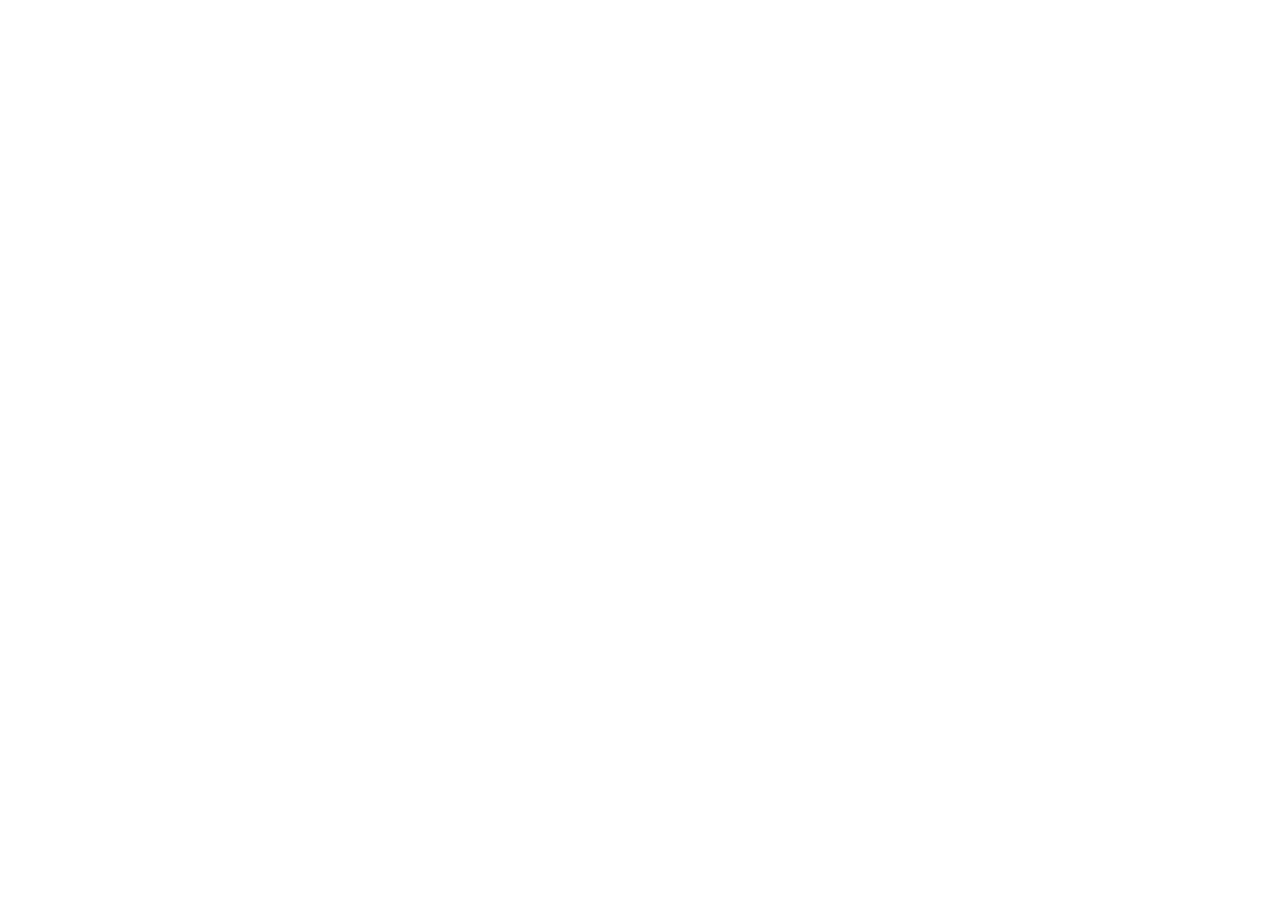
==== src/index.html @ c47b2170 "first step" ====
<!DOCTYPE html>
<html lang="ru">
<head>
    <meta charset="UTF-8">
    <meta name="viewport" content="width=device-width, initial-scale=1.0">
    <meta http-equiv="X-UA-Compatible" content="ie=edge">
    <title>Layout-Cognitive-Distortions</title>

    <link rel="stylesheet" href="styles/style.css">
</head>
<body>

</body>
</html>
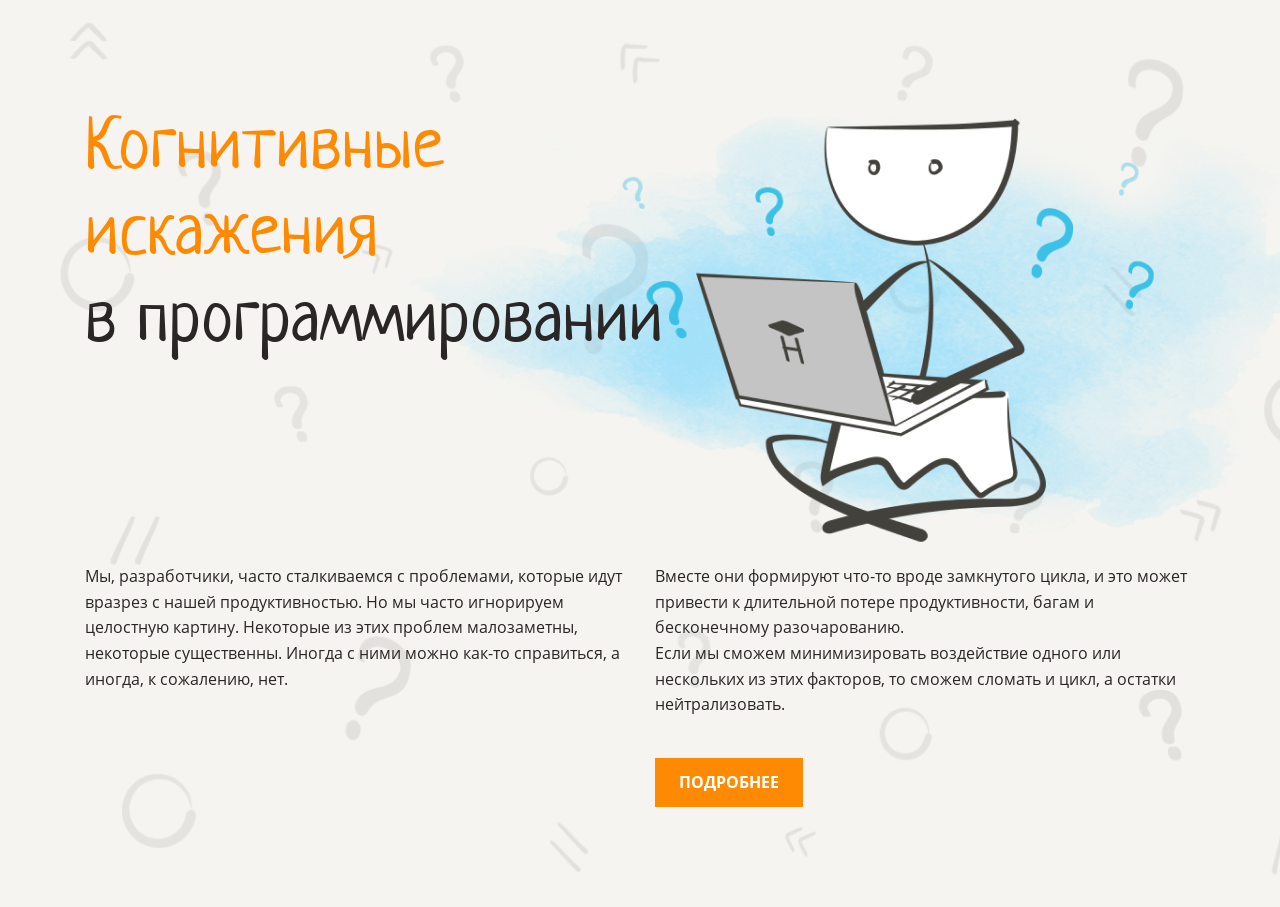
==== commit a6914240: "header and github pages deploy" ====
--- a/src/index.html
+++ b/src/index.html
@@ -4,11 +4,32 @@
     <meta charset="UTF-8">
     <meta name="viewport" content="width=device-width, initial-scale=1.0">
     <meta http-equiv="X-UA-Compatible" content="ie=edge">
-    <title>Layout-Cognitive-Distortions</title>
-
+    <title>Когнитивные искажения hawkprimarch</title>
+    <link rel="stylesheet" href="styles/normalize.css">
     <link rel="stylesheet" href="styles/style.css">
 </head>
 <body>
-
+    <header class="header background-basic">
+        <div class="container">
+          <h1 class="header-title">
+            Когнитивные<br>
+            искажения<br>
+            <span class="dark-text">в программировании</span>
+          </h1>
+          <div class="header-image">
+            <img src="./images/img-for-header.png" height="525" alt="header-image">
+          </div>
+        <div class="header-description">
+          <div class="header-left-content">
+            <p class="header-left-description">Мы, разработчики, часто сталкиваемся с проблемами, которые идут вразрез с нашей продуктивностью. Но мы часто игнорируем целостную картину. Некоторые из этих проблем малозаметны, некоторые существенны. Иногда с ними можно как-то справиться, а иногда, к сожалению, нет.</p>
+          </div>
+          <div class="header-right-content">
+            <p class="header-right-description">Вместе они формируют что-то вроде замкнутого цикла, и это может привести к длительной потере продуктивности, багам и бесконечному разочарованию.</p>
+            <p>Если мы сможем минимизировать воздействие одного или нескольких из этих факторов, то сможем сломать и цикл, а остатки нейтрализовать.</p>
+            <a href="#navigation" class="btn btn-header-more">Подробнее</a>
+          </div>
+        </div>
+      </div>
+      </header>
 </body>
 </html>
--- a/src/styles/style.css
+++ b/src/styles/style.css
@@ -0,0 +1,183 @@
+* {
+    box-sizing: border-box;
+  }
+  
+  @font-face {
+    font-weight: 400;
+    font-family: "Neucha";
+    src: url("../asserts/fonts/Neucha-Regular.ttf");
+  }
+  
+  @font-face {
+    font-weight: 400;
+    font-family: "Open Sans";
+    src: url("../asserts/fonts/OpenSans-Regular.ttf");
+  }
+  
+  @font-face {
+    font-weight: 700;
+    font-family: "Open Sans";
+    src: url("../asserts/fonts/OpenSans-Bold.ttf");
+  }
+  
+  :root {
+    --white: #fff;
+    --translucentWhite: #d7ccc0;
+    --light: #f5f4f0;
+    --basic: #fe8a02;
+    --darkOrange: #ea7600;
+    --basicDark: #42413c;
+    --dark: #2a2626;
+    --translucentDark: #908d8b;
+    --brown: #b09a81;
+    --blue: #1085c5;
+    --ligthGrey: #757575;
+  }
+  
+  body {
+    color: var(--dark);
+    font-size: 16px;
+    font-family: "Open Sans", sans-serif;
+    line-height: 1.6em;
+  
+    background-color: var(--white);
+  }
+  
+  .container {
+    max-width: 1110px;
+    margin: 0 auto;
+  }
+  
+  section {
+    padding: 100px 0;
+  }
+  
+  h1,
+  h2,
+  h3 {
+    margin: 0;
+    padding: 0;
+  
+    color: var(--basic);
+    font-weight: 400;
+    font-family: "Neucha", cursive;
+    line-height: 1.2em;
+  }
+  
+  h1 {
+    font-size: 72px;
+  }
+  
+  h2 {
+    font-size: 60px;
+  }
+  
+  h3 {
+    font-size: 34px;
+  }
+  
+  p {
+    margin: 0;
+    padding: 0;
+  }
+  
+  .btn {
+    display: block;
+    width: 148px;
+    height: 49px;
+    border: none;
+  
+    color: var(--white);
+    font-weight: 700;
+    line-height: 48px;
+    text-align: center;
+    text-transform: uppercase;
+    text-decoration: none;
+  
+    background-color: var(--basic);
+    cursor: pointer;
+  }
+  
+  .btn:hover {
+    background: var(--darkOrange);
+  }
+  
+  .header {
+    position: relative;
+    z-index: 1;
+  
+    padding-top: 100px;
+  
+    overflow: hidden;
+  
+    background-color: var(--light);
+  }
+  
+  .background-basic::before {
+    position: absolute;
+    top: 0;
+    right: 0;
+    bottom: 0;
+    left: 0;
+    z-index: -1;
+  
+    width: 100%;
+    height: 100%;
+  
+    background-image: url("../images/background-pattern.png");
+    background-repeat: no-repeat;
+    background-size: cover;
+    opacity: 0.1;
+  
+    content: "";
+  }
+  
+  .dark-text {
+    color: var(--dark);
+  }
+  
+  .white-text {
+    color: var(--white);
+  }
+  
+  .header-title {
+    position: relative;
+    z-index: 2;
+  
+    font-weight: 400;
+  }
+  
+  .basic-color {
+    color: var(--basic);
+  }
+  
+  .header-image {
+    position: relative;
+    top: -302px;
+    right: -298px;
+  
+    height: 525px;
+  
+    vertical-align: middle;
+  }
+  
+  .header-description {
+    display: flex;
+    justify-content: space-between;
+    margin-top: -320px;
+  }
+  
+  .header-left-content {
+    margin-right: 30px;
+  }
+  
+  .header-left-content,
+  .header-right-content {
+    flex-basis: 50%;
+  }
+  
+  .btn-header-more {
+    margin-top: 40px;
+    margin-bottom: 100px;
+  }
+  
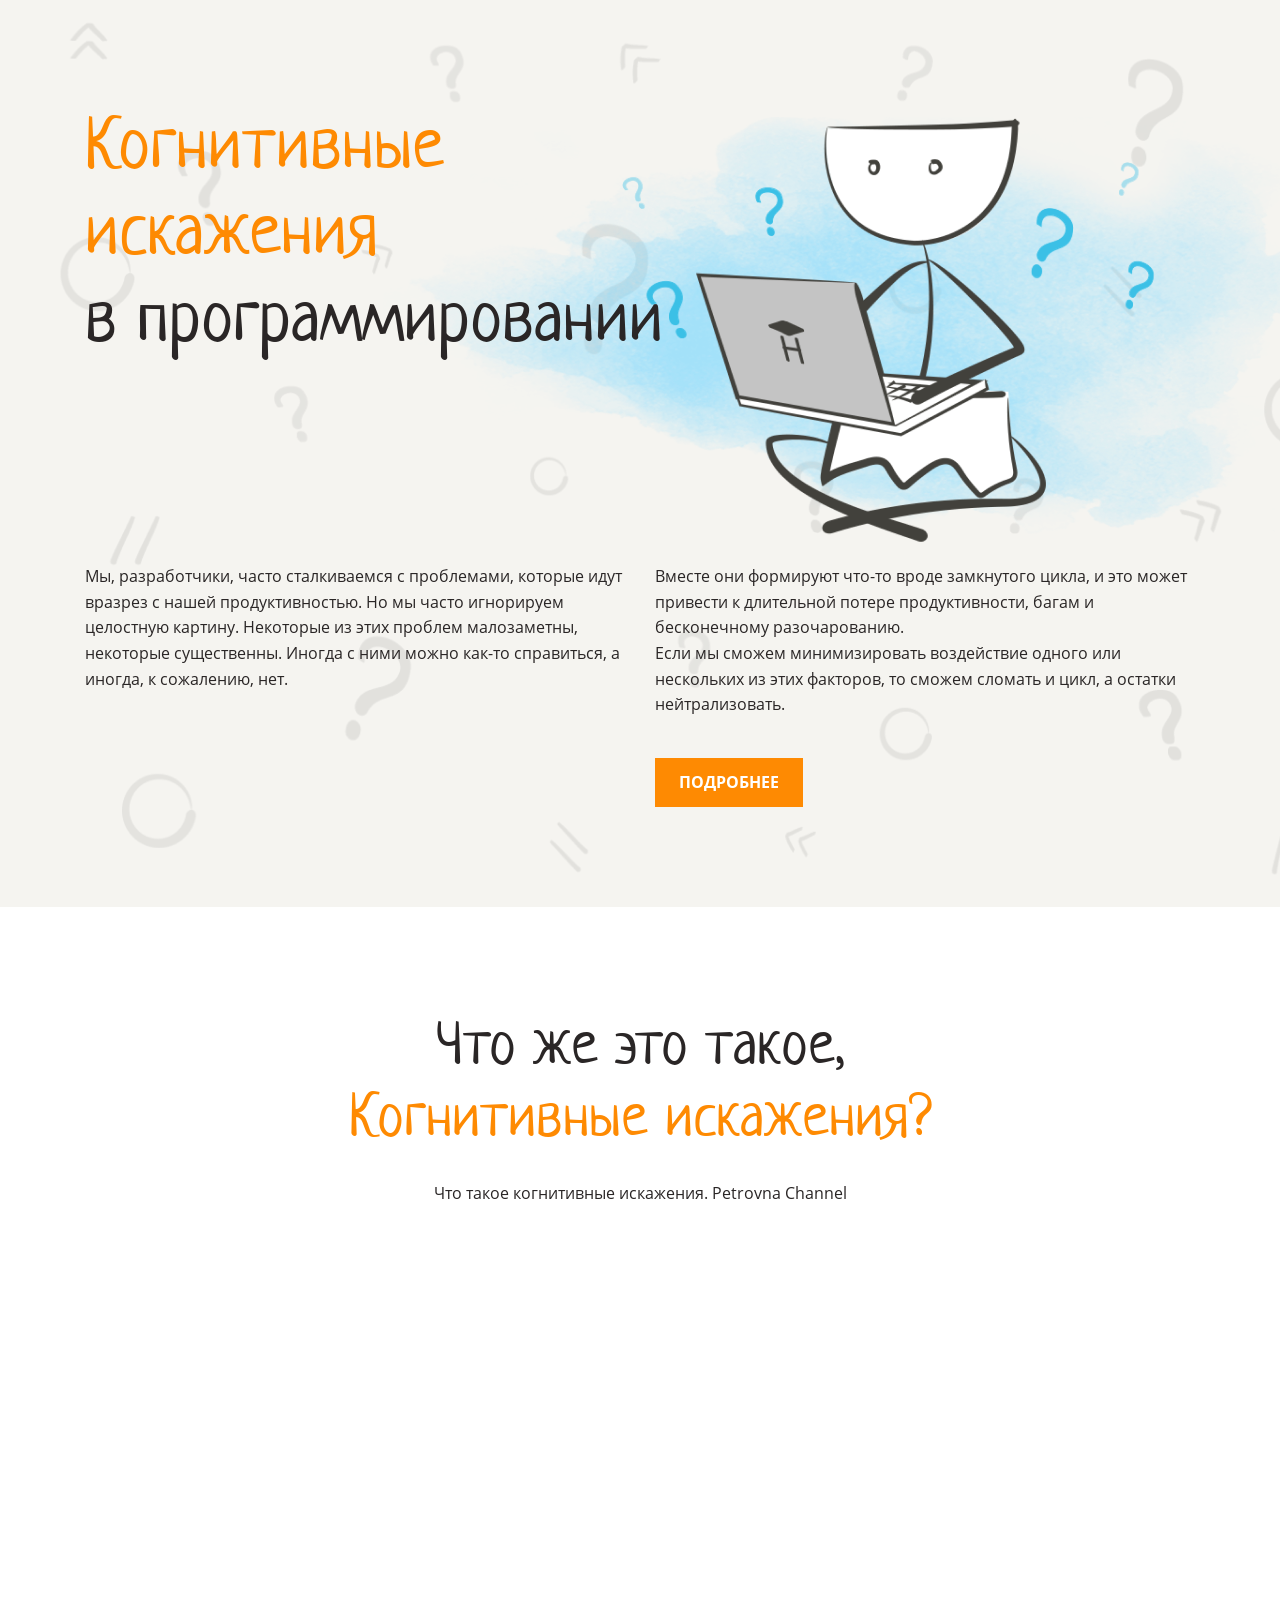
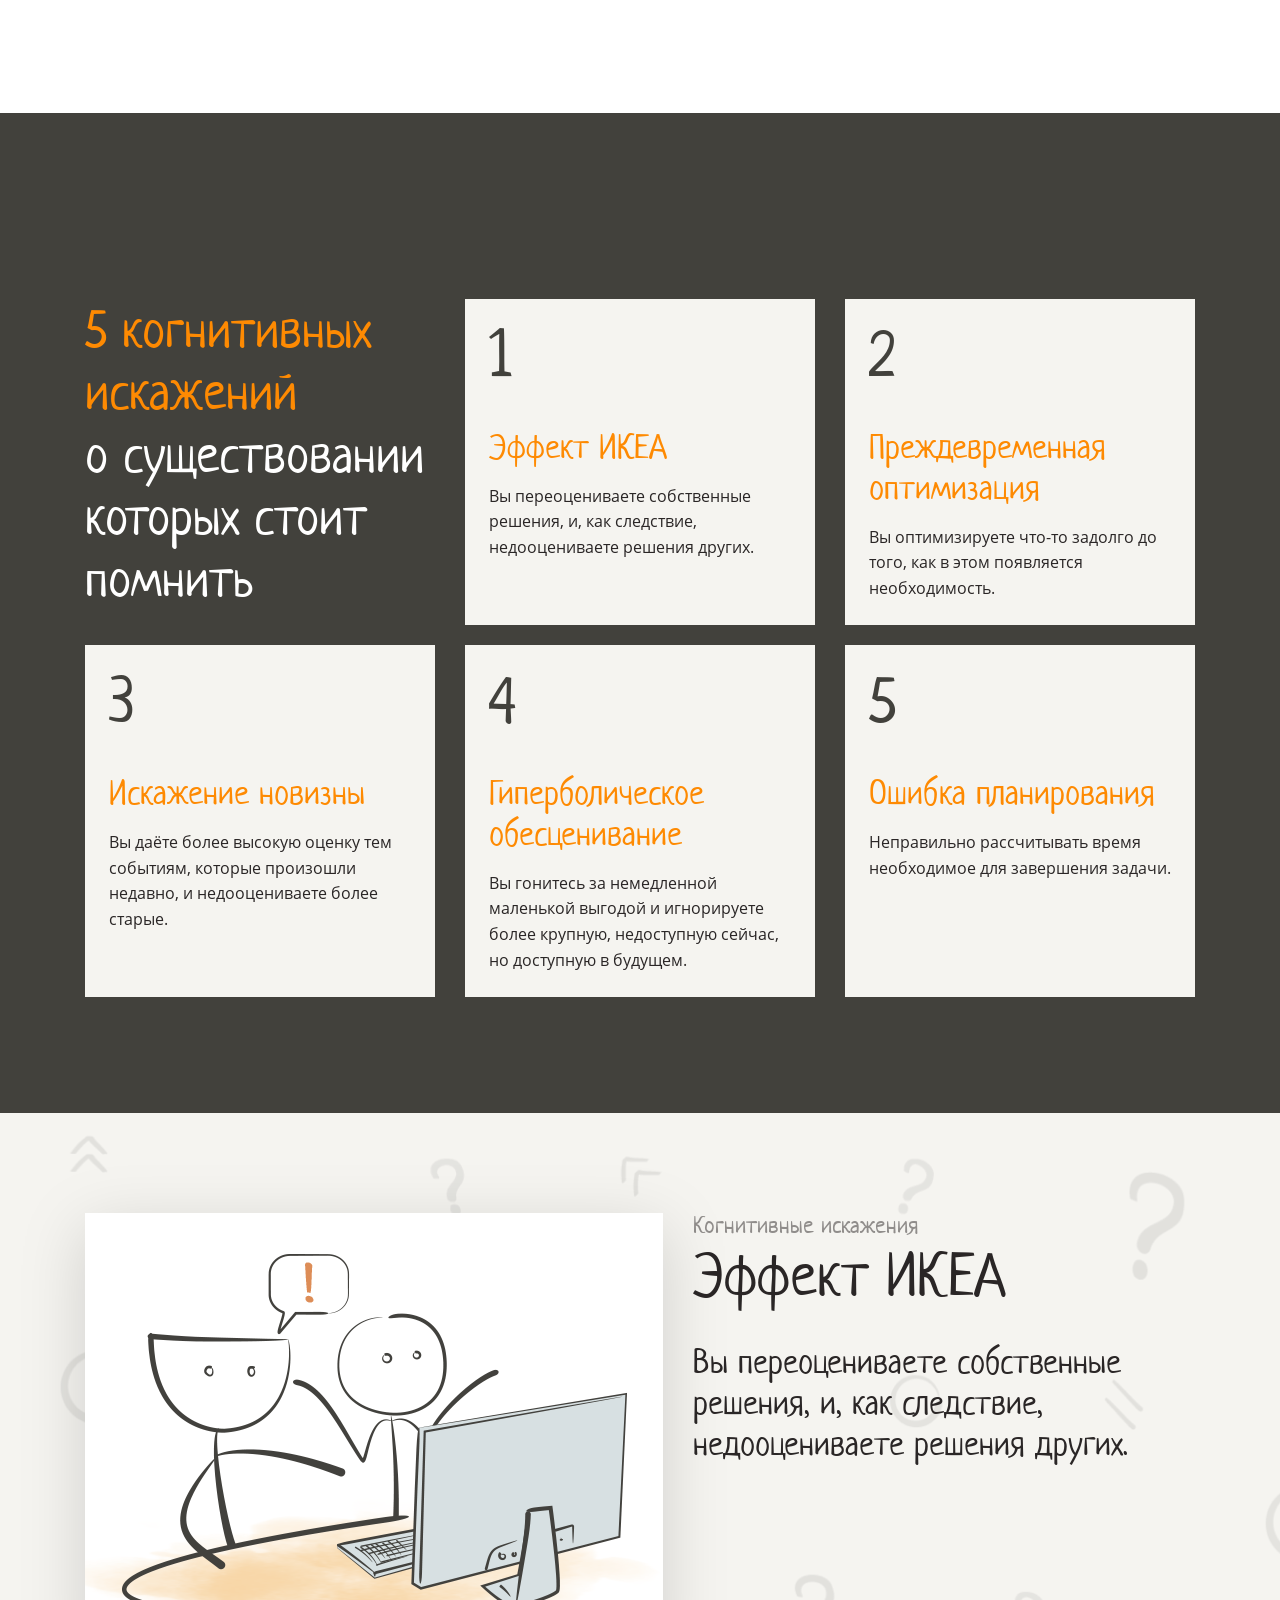
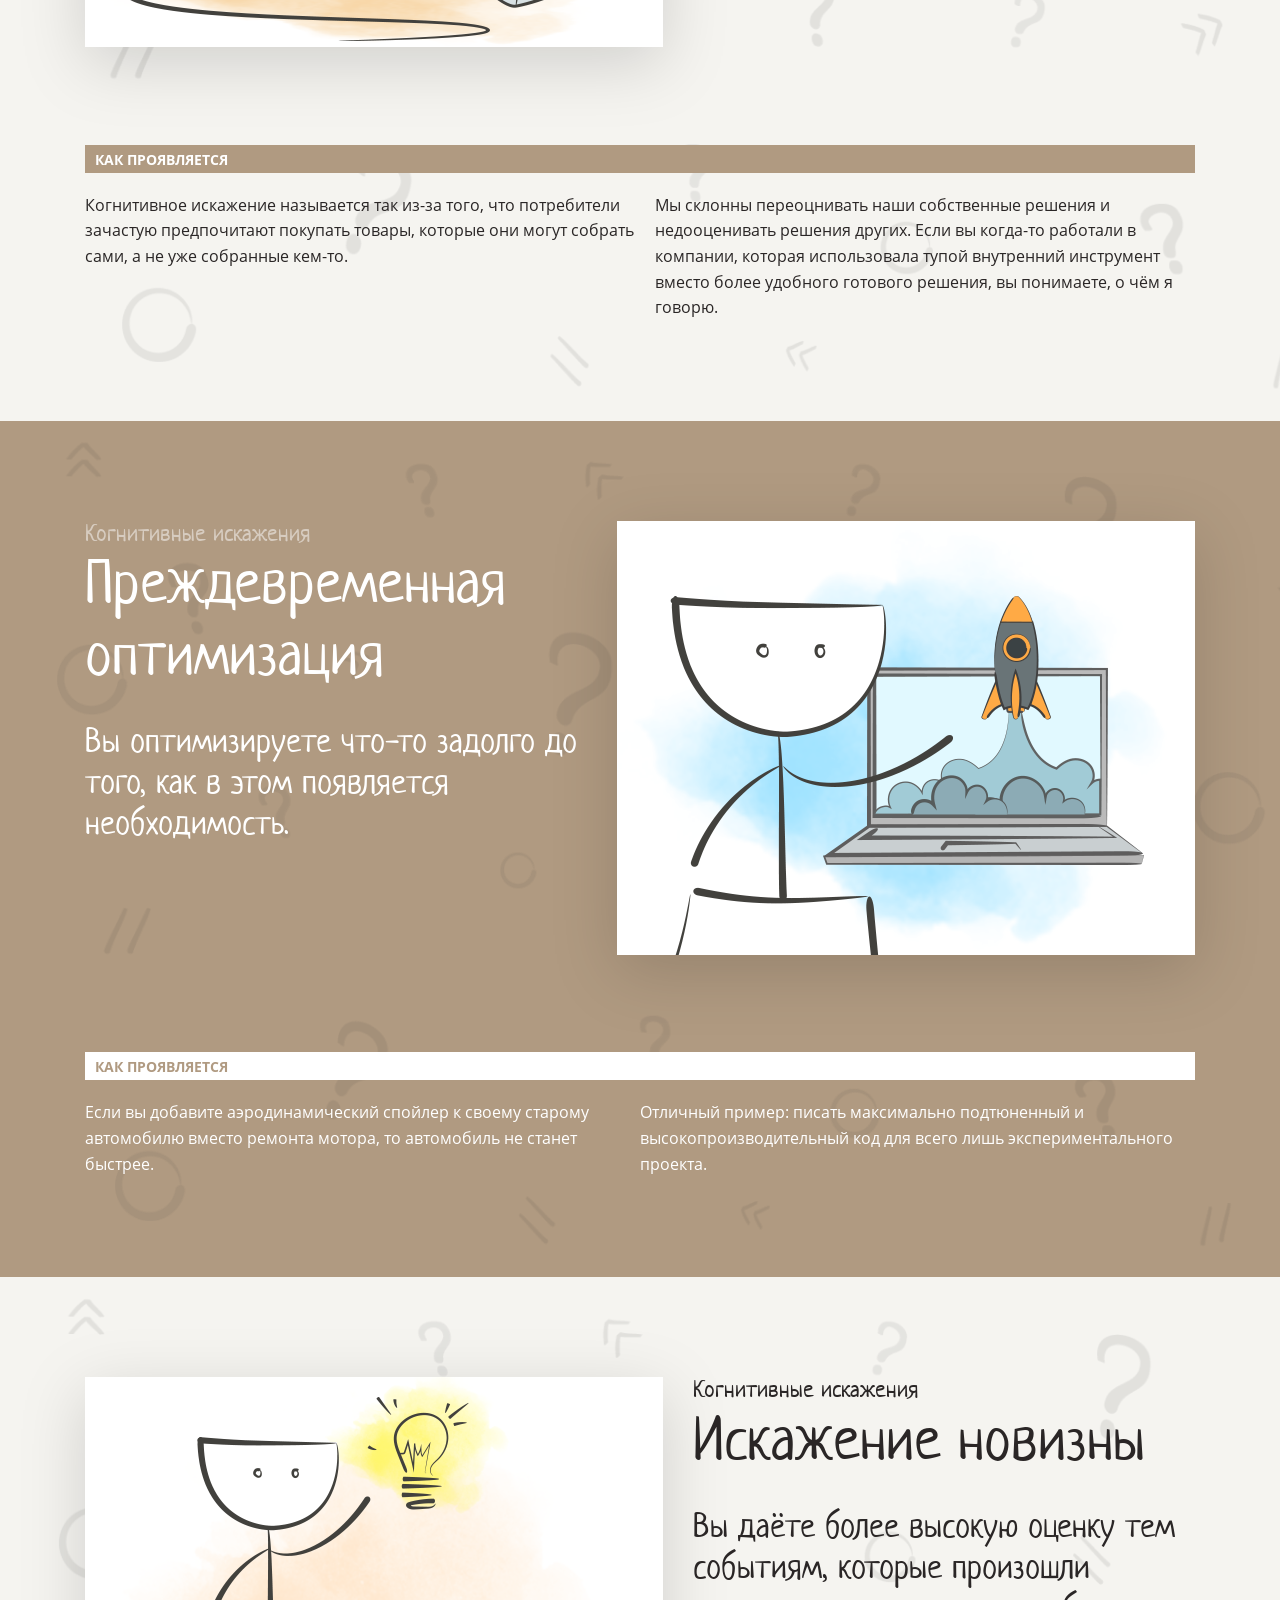
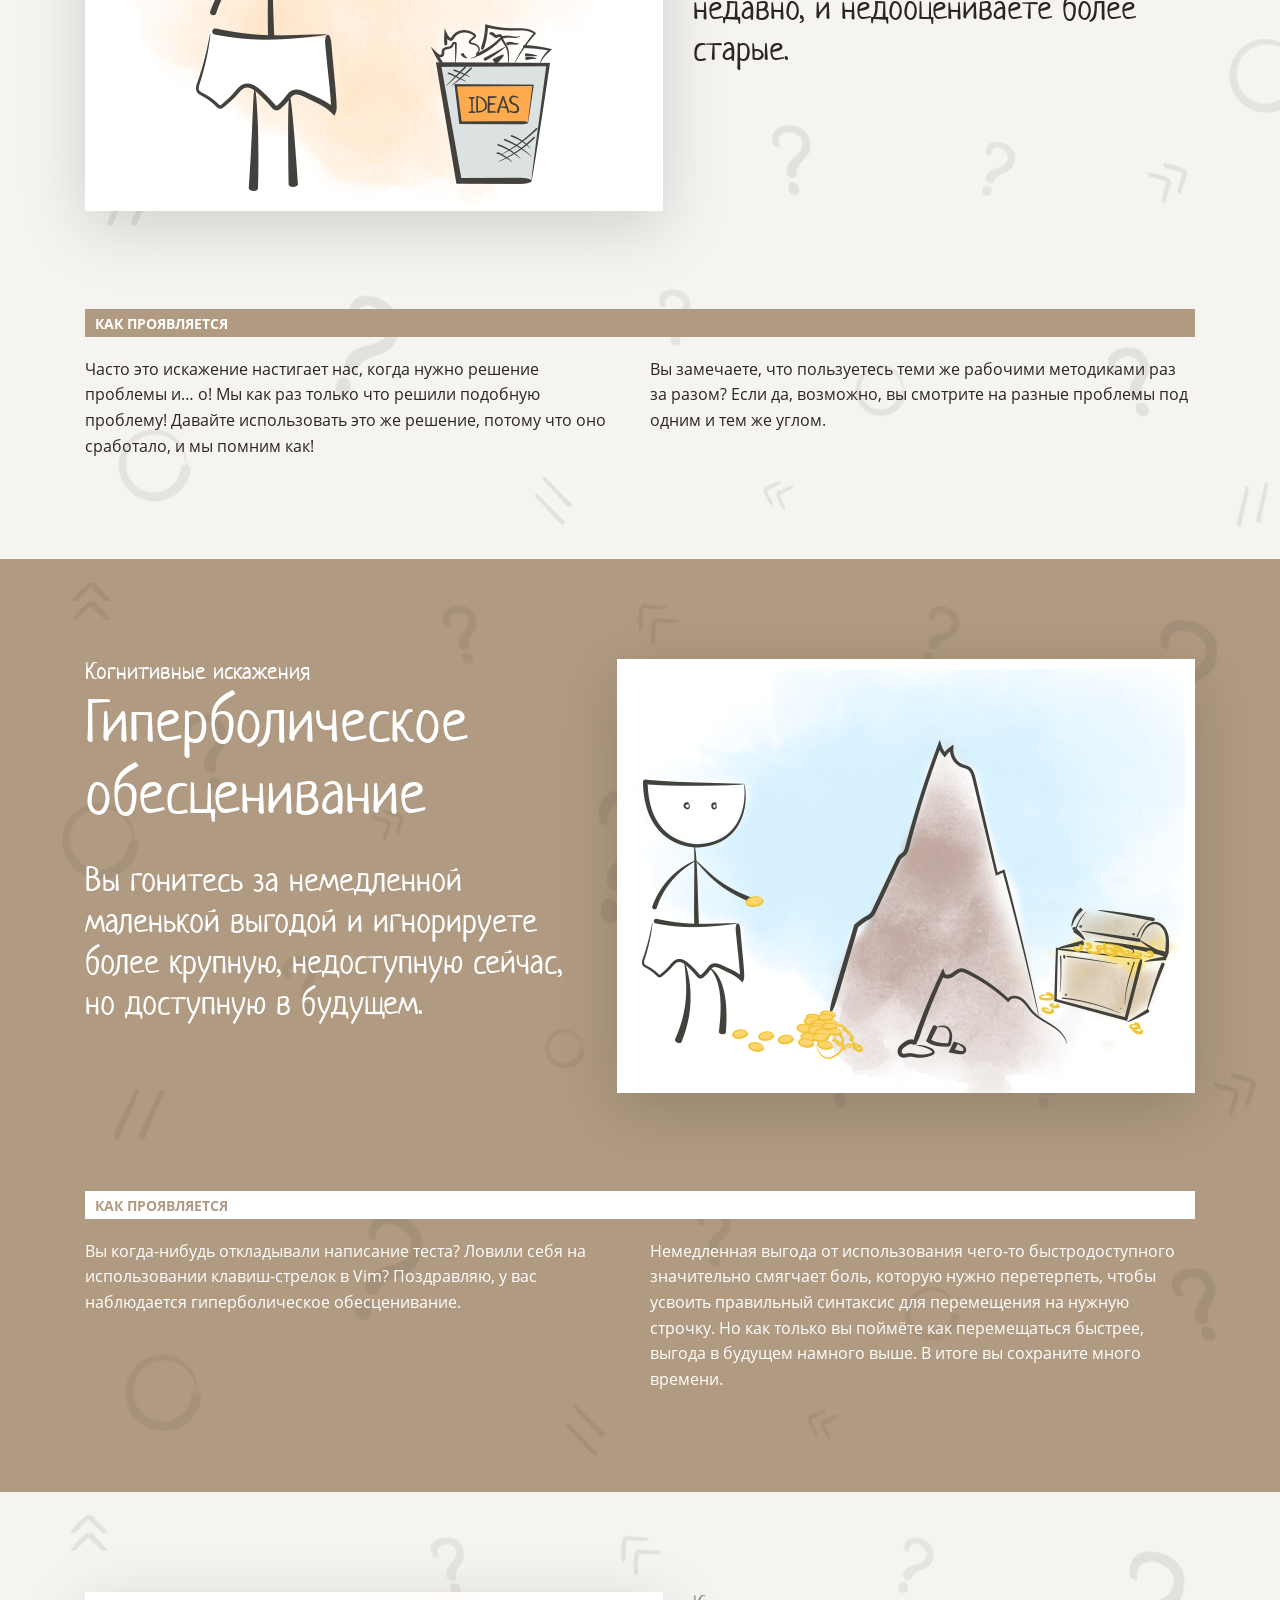
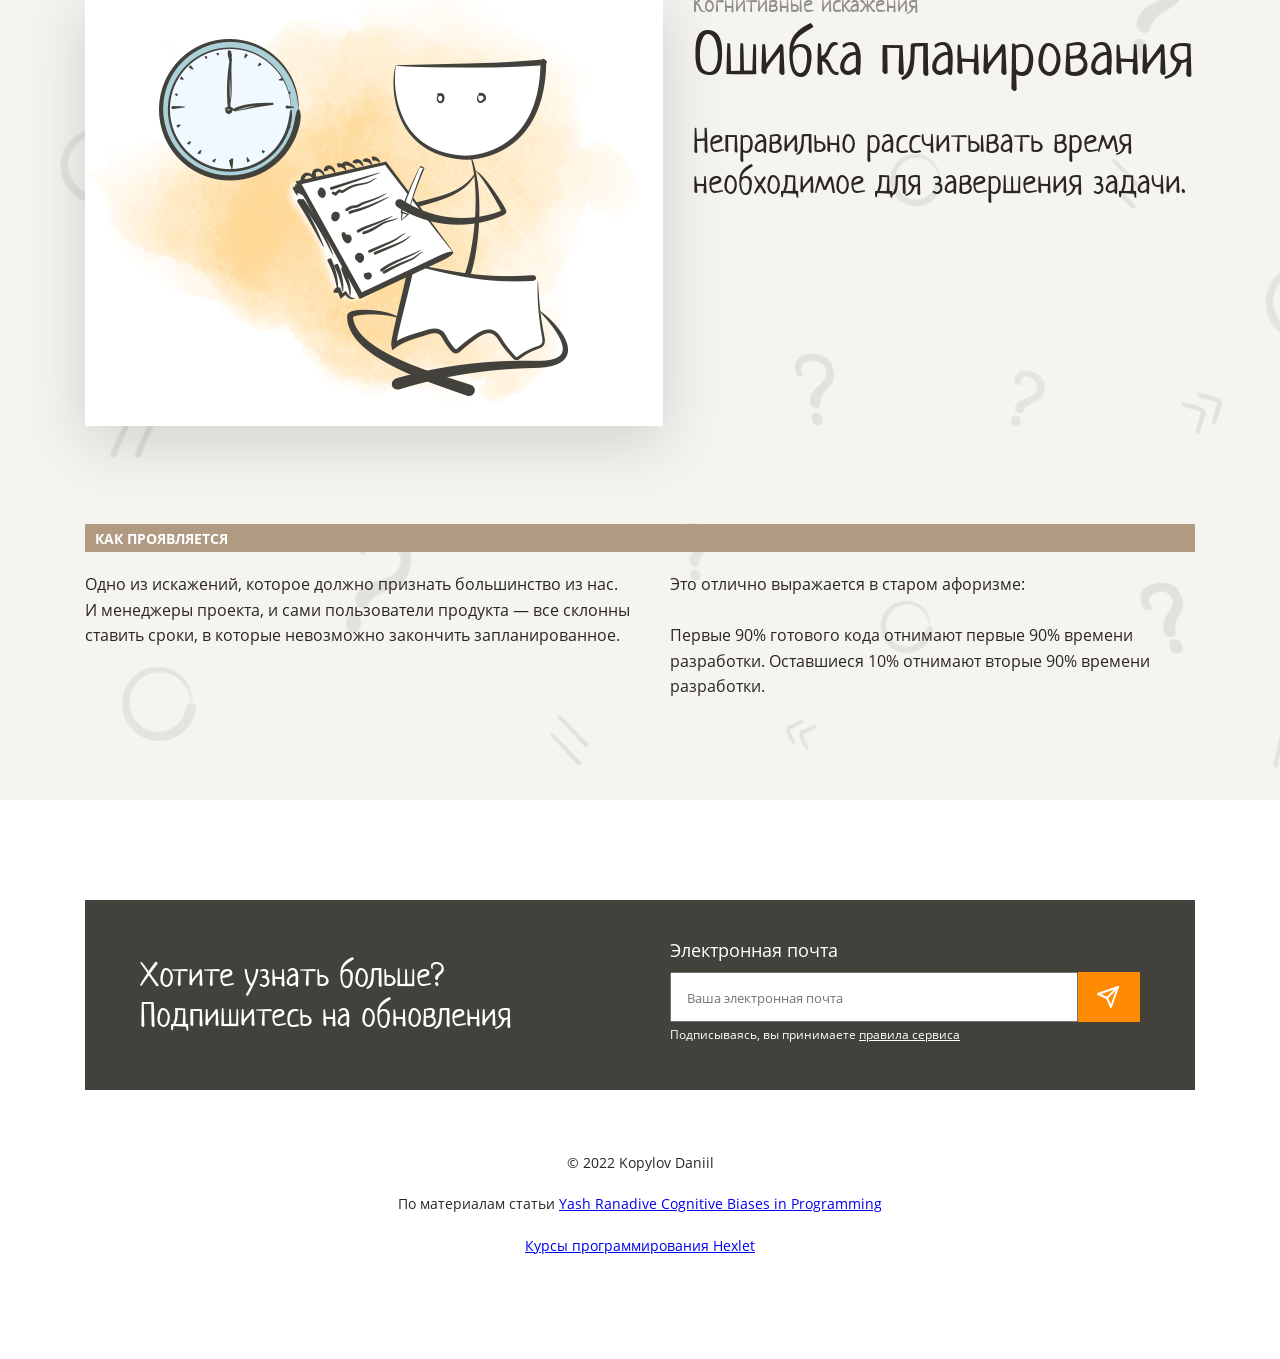
==== commit f9e32572: "test fix?" ====
--- a/src/index.html
+++ b/src/index.html
@@ -7,8 +7,8 @@
     <title>Когнитивные искажения hawkprimarch</title>
     <link rel="stylesheet" href="styles/normalize.css">
     <link rel="stylesheet" href="styles/style.css">
-</head>
 <body>
+  
     <header class="header background-basic">
         <div class="container">
           <h1 class="header-title">
@@ -31,5 +31,195 @@
         </div>
       </div>
       </header>
+
+      <main>
+        <section class="about">
+          <div class="container">
+            <div class="about-header">
+              <h2 class="about-title">
+                <span class="dark-text">Что же это такое,</span>
+                <br>
+                Когнитивные искажения?
+              </h2>
+              <p class="about-description">Что такое когнитивные искажения. Petrovna Channel</p>
+            </div>
+            <div class="about-video">
+              <iframe class="video" width="919" height="569" src="https://www.youtube.com/embed/jie9AizBqss" frameborder="0" allowfullscreen></iframe>
+            </div>
+          </div>
+        </section>
+
+        <section class="cognitive-biases" id="navigation">
+          <div class="container">
+            <ul class="cognitive-biases-list">
+              <li class="cognitive-biases-item cognitive-biases-item-description">
+                <h3 class="cognitive-biases-list-description">
+                  <span class="basic-color">5 когнитивных искажений<br></span> <span class="white-color">о существовании которых стоит помнить</span>
+                </h3>
+              </li>
+              <li class="cognitive-biases-item">
+                <a href="#ikea-effect" class="cognitive-biases-link">
+                  <p class="cognitive-biases-item-count">1</p>
+                  <h3 class="cognitive-biases-title">Эффект ИКЕА</h3>
+                  <p class="cognitive-biases-description">Вы переоцениваете собственные решения, и, как следствие, недооцениваете решения других.</p>
+                </a>
+              </li>
+              <li class="cognitive-biases-item">
+                <a href="#premature-optimization" class="cognitive-biases-link">
+                  <p class="cognitive-biases-item-count">2</p>
+                  <h3 class="cognitive-biases-title">Преждевременная оптимизация</h3>
+                  <p class="cognitive-biases-description">Вы оптимизируете что-то задолго до того, как в этом появляется необходимость.</p>
+                </a>
+              </li>
+              <li class="cognitive-biases-item">
+                <a href="#distortion-of-novelty" class="cognitive-biases-link">
+                  <p class="cognitive-biases-item-count">3</p>
+                  <h3 class="cognitive-biases-title">Искажение новизны</h3>
+                  <p class="cognitive-biases-description">Вы даёте более высокую оценку тем событиям, которые произошли недавно, и недооцениваете более старые.</p>
+                </a>
+              </li>
+              <li class="cognitive-biases-item">
+                <a href="#hyperbolic-depreciation" class="cognitive-biases-link">
+                  <p class="cognitive-biases-item-count">4</p>
+                  <h3 class="cognitive-biases-title">Гиперболическое обесценивание</h3>
+                  <p class="cognitive-biases-description">Вы гонитесь за немедленной маленькой выгодой и игнорируете более крупную, недоступную сейчас, но доступную в будущем.</p>
+                </a>
+              </li>
+              <li class="cognitive-biases-item">
+                <a href="#errors-in-planning" class="cognitive-biases-link">
+                  <p class="cognitive-biases-item-count">5</p>
+                  <h3 class="cognitive-biases-title">Ошибка планирования</h3>
+                  <p class="cognitive-biases-description">Неправильно рассчитывать время необходимое для завершения задачи.</p>
+                </a>
+              </li>
+            </ul>
+          </div>
+        </section>
+        
+        <section class="ikea-effect background-basic card card-light" id="ikea-effect">
+          <div class="container">
+            <div class="card-header">
+               <div class="card-image">
+                <img src="./images/img-ikea-effect.png" width="578" height="434" alt="ikea-effect">
+              </div>
+              <div class="ikea-effect-title-block card-title-block">
+                <p class="card-pre-title ikea-effect-pre-title">Когнитивные искажения</p>
+                <h2 class="card-title dark-text">Эффект ИКЕА</h2>
+                <p class="card-title-description">Вы переоцениваете собственные решения, и, как следствие, недооцениваете решения других.</p>
+              </div>
+            </div>
+            <h4 class="card-how-does-bias">Как проявляется</h4>
+              <div class="card-description-container">
+                <p class="card-description card-description-left">Когнитивное искажение называется так из-за того, что потребители зачастую предпочитают покупать товары, которые они могут собрать сами, а не уже собранные кем-то.</p>
+                <p class="card-description card-description-right ikea-effect-card-description-right">Мы склонны переоцнивать наши собственные решения и недооценивать решения других. Если вы когда-то работали в компании, которая использовала тупой внутренний инструмент вместо более удобного готового решения, вы понимаете, о чём я говорю.</p>
+              </div>
+          </div>
+        </section>
+    
+        <section class="premature-optimization background-basic white-text card card-dark" id="premature-optimization">
+          <div class="container">
+            <div class="card-header">
+              <div class="card-title-block">
+                <p class="card-pre-title premature-optimization-pre-title">Когнитивные искажения</p>
+                <h2 class="card-title white-text">Преждевременная оптимизация</h2>
+                <p class="card-title-description">Вы оптимизируете что-то задолго до того, как в этом появляется необходимость.</p>
+              </div>
+              <div class="card-image">
+               <img src="./images/img-premature-optimization.png" width="578" height="434" alt="premature-optimization">
+             </div>
+           </div>
+           <h4 class="card-how-does-bias card-how-does-bias-white">Как проявляется</h4>
+             <div class="card-description-container">
+               <p class="card-description card-description-left">Если вы добавите аэродинамический спойлер к своему старому автомобилю вместо ремонта мотора, то автомобиль не станет быстрее.</p>
+               <p class="card-description card-description-right card-description-right-premature-optimization">Отличный пример: писать максимально подтюненный и высокопроизводительный код для всего лишь экспериментального проекта.</p>
+             </div>
+          </div>
+        </section>
+    
+        <section class="distortion-of-novelty background-basic card card-light" id="distortion-of-novelty">
+          <div class="container">
+            <div class="card-header">
+              <div class="card-image">
+               <img src="./images/img-distortion-of-novelty.png" width="578" height="434" alt="distortion-of-novelty">
+             </div>
+             <div class="distortion-of-novelty-title-block card-title-block">
+               <p class="card-pre-title">Когнитивные искажения</p>
+               <h2 class="card-title dark-text">Искажение новизны</h2>
+               <p class="card-title-description">Вы даёте более высокую оценку тем событиям, которые произошли недавно, и недооцениваете более старые.</p>
+             </div>
+           </div>
+           <h4 class="card-how-does-bias">Как проявляется</h4>
+             <div class="card-description-container">
+               <p class="card-description card-description-left card-description-left-distortion-of-novelty">Часто это искажение настигает нас, когда нужно решение проблемы и… о! Мы как раз только что решили подобную проблему! Давайте использовать это же решение, потому что оно сработало, и мы помним как!</p>
+               <p class="card-description card-description-right card-description-right-distortion-of-novelty">Вы замечаете, что пользуетесь теми же рабочими методиками раз за разом? Если да, возможно, вы смотрите на разные проблемы под одним и тем же углом.</p>
+             </div>
+          </div>
+        </section>
+    
+        <section class="hyperbolic-depreciation background-basic white-text card card-dark" id="hyperbolic-depreciation">
+          <div class="container">
+            <div class="card-header">
+              <div class="card-title-block">
+                <p class="card-pre-title">Когнитивные искажения</p>
+                <h2 class="card-title white-text">Гиперболическое обесценивание</h2>
+                <p class="card-title-description hyperbolic-depreciation-card-title-description">Вы гонитесь за немедленной маленькой выгодой и игнорируете более крупную, недоступную сейчас, но доступную в будущем.</p>
+              </div>
+              <div class="card-image">
+               <img src="./images/img-hyperbolic-depreciation.png" width="578" height="434" alt="hyperbolic-depreciation">
+             </div>
+           </div>
+           <h4 class="card-how-does-bias card-how-does-bias-white">Как проявляется</h4>
+             <div class="card-description-container">
+               <p class="card-description card-description-left">Вы когда-нибудь откладывали написание теста? Ловили себя на использовании клавиш-стрелок в Vim? Поздравляю, у вас наблюдается гиперболическое обесценивание.</p>
+               <p class="card-description card-description-right card-description-right-hyperbolic-depreciation">Немедленная выгода от использования чего-то быстродоступного значительно смягчает боль, которую нужно перетерпеть, чтобы усвоить правильный синтаксис для перемещения на нужную строчку. Но как только вы поймёте как перемещаться быстрее, выгода в будущем намного выше. В итоге вы сохраните много времени.</p>
+             </div>
+          </div>
+        </section>
+    
+        <section class="errors-in-planning background-basic card card-light" id="errors-in-planning">
+          <div class="container">
+            <div class="card-header">
+              <div class="card-image">
+               <img src="./images/img-planning-error.png" width="578" height="434" alt="errors-in-planning">
+             </div>
+             <div class="ikea-effect-title-block card-title-block">
+               <p class="card-pre-title ikea-effect-pre-title">Когнитивные искажения</p>
+               <h2 class="card-title dark-text">Ошибка планирования</h2>
+               <p class="card-title-description">Неправильно рассчитывать время необходимое для завершения задачи.</p>
+             </div>
+           </div>
+           <h4 class="card-how-does-bias">Как проявляется</h4>
+             <div class="card-description-container">
+               <p class="card-description card-description-left errors-in-planning-card-description-left">Одно из искажений, которое должно признать большинство из нас. И менеджеры проекта, и сами пользователи продукта — все склонны ставить сроки, в которые невозможно закончить запланированное.</p>
+               <p class="card-description card-description-right">Это отлично выражается в старом афоризме:<br><br>
+                Первые 90% готового кода отнимают первые 90% времени разработки. Оставшиеся 10% отнимают вторые 90% времени разработки.</p>
+             </div>
+          </div>
+        </section>
+
+      </main>
+
+      <footer class="footer">
+        <div class="container">
+          <div class="form-block">
+            <div class="form-description">
+              <p class="form-description-text white-text">Хотите узнать больше?<br> Подпишитесь на обновления</p>
+            </div>
+            <form action="#" class="footer-form">
+              <label class="footer-form-label white-text" for="email">Электронная почта</label>
+              <p class="input-block">
+                <input type="email" name="email" class="footer-input-email" id="email" placeholder="Ваша электронная почта">
+                <button class="btn-submit-footer" type="submit"></button>
+              </p>
+              <p class="convention-description white-text">Подписываясь, вы принимаете <a href="#" class="convention-description-link white-text">правила сервиса</a></p>
+            </form>
+          </div>
+          <div class="contacts">
+            <p class="creator-name">&copy; 2022 Kopylov Daniil</p>
+            <p class="materials-link">По материалам статьи <a class="footer-links" href="https://medium.com/hackernoon/cognitive-biases-in-programming-5e937707c27b">Yash Ranadive Cognitive Biases in Programming</a></p>
+            <p class="hexlet-link"><a class="footer-links" href="https://ru.hexlet.io">Курсы программирования Hexlet</a></p>
+          </div>
+        </div>
+      </footer>
 </body>
 </html>
--- a/src/styles/style.css
+++ b/src/styles/style.css
@@ -1,183 +1,534 @@
 * {
-    box-sizing: border-box;
-  }
-  
-  @font-face {
-    font-weight: 400;
-    font-family: "Neucha";
-    src: url("../asserts/fonts/Neucha-Regular.ttf");
-  }
-  
-  @font-face {
-    font-weight: 400;
-    font-family: "Open Sans";
-    src: url("../asserts/fonts/OpenSans-Regular.ttf");
-  }
-  
-  @font-face {
-    font-weight: 700;
-    font-family: "Open Sans";
-    src: url("../asserts/fonts/OpenSans-Bold.ttf");
-  }
-  
-  :root {
-    --white: #fff;
-    --translucentWhite: #d7ccc0;
-    --light: #f5f4f0;
-    --basic: #fe8a02;
-    --darkOrange: #ea7600;
-    --basicDark: #42413c;
-    --dark: #2a2626;
-    --translucentDark: #908d8b;
-    --brown: #b09a81;
-    --blue: #1085c5;
-    --ligthGrey: #757575;
-  }
-  
-  body {
-    color: var(--dark);
-    font-size: 16px;
-    font-family: "Open Sans", sans-serif;
-    line-height: 1.6em;
-  
-    background-color: var(--white);
-  }
-  
-  .container {
-    max-width: 1110px;
-    margin: 0 auto;
-  }
-  
-  section {
-    padding: 100px 0;
-  }
-  
-  h1,
-  h2,
-  h3 {
-    margin: 0;
-    padding: 0;
-  
-    color: var(--basic);
-    font-weight: 400;
-    font-family: "Neucha", cursive;
-    line-height: 1.2em;
-  }
-  
-  h1 {
-    font-size: 72px;
-  }
-  
-  h2 {
-    font-size: 60px;
-  }
-  
-  h3 {
-    font-size: 34px;
-  }
-  
-  p {
-    margin: 0;
-    padding: 0;
-  }
-  
-  .btn {
-    display: block;
-    width: 148px;
-    height: 49px;
-    border: none;
-  
-    color: var(--white);
-    font-weight: 700;
-    line-height: 48px;
-    text-align: center;
-    text-transform: uppercase;
-    text-decoration: none;
-  
-    background-color: var(--basic);
-    cursor: pointer;
-  }
-  
-  .btn:hover {
-    background: var(--darkOrange);
-  }
-  
-  .header {
-    position: relative;
-    z-index: 1;
-  
-    padding-top: 100px;
-  
-    overflow: hidden;
-  
-    background-color: var(--light);
-  }
-  
-  .background-basic::before {
-    position: absolute;
-    top: 0;
-    right: 0;
-    bottom: 0;
-    left: 0;
-    z-index: -1;
-  
-    width: 100%;
-    height: 100%;
-  
-    background-image: url("../images/background-pattern.png");
-    background-repeat: no-repeat;
-    background-size: cover;
-    opacity: 0.1;
-  
-    content: "";
-  }
-  
-  .dark-text {
-    color: var(--dark);
-  }
-  
-  .white-text {
-    color: var(--white);
-  }
-  
-  .header-title {
-    position: relative;
-    z-index: 2;
-  
-    font-weight: 400;
-  }
-  
-  .basic-color {
-    color: var(--basic);
-  }
-  
-  .header-image {
-    position: relative;
-    top: -302px;
-    right: -298px;
-  
-    height: 525px;
-  
-    vertical-align: middle;
-  }
-  
-  .header-description {
-    display: flex;
-    justify-content: space-between;
-    margin-top: -320px;
-  }
-  
-  .header-left-content {
-    margin-right: 30px;
-  }
-  
-  .header-left-content,
-  .header-right-content {
-    flex-basis: 50%;
-  }
-  
-  .btn-header-more {
-    margin-top: 40px;
-    margin-bottom: 100px;
-  }
-  +  box-sizing: border-box;
+}
+
+@font-face {
+  font-weight: 400;
+  font-family: "Neucha";
+  src: url("../asserts/fonts/Neucha-Regular.ttf");
+}
+
+@font-face {
+  font-weight: 400;
+  font-family: "Open Sans";
+  src: url("../asserts/fonts/OpenSans-Regular.ttf");
+}
+
+@font-face {
+  font-weight: 700;
+  font-family: "Open Sans";
+  src: url("../asserts/fonts/OpenSans-Bold.ttf");
+}
+
+:root {
+  --white: #fff;
+  --translucentWhite: #d7ccc0;
+  --light: #f5f4f0;
+  --basic: #fe8a02;
+  --darkOrange: #ea7600;
+  --basicDark: #42413c;
+  --dark: #2a2626;
+  --translucentDark: #908d8b;
+  --brown: #b09a81;
+  --blue: #1085c5;
+  --ligthGrey: #757575;
+}
+
+
+/* BASIC & HEADER */
+
+body {
+  color: var(--dark);
+  font-size: 16px;
+  font-family: "Open Sans", sans-serif;
+  line-height: 1.6em;
+
+  background-color: var(--white);
+}
+
+.container {
+  max-width: 1110px;
+  margin: 0 auto;
+}
+
+section {
+  padding: 100px 0;
+}
+
+h1,
+h2,
+h3 {
+  margin: 0;
+  padding: 0;
+
+  color: var(--basic);
+  font-weight: 400;
+  font-family: "Neucha", cursive;
+  line-height: 1.2em;
+}
+
+h1 {
+  font-size: 72px;
+}
+
+h2 {
+  font-size: 60px;
+}
+
+h3 {
+  font-size: 34px;
+}
+
+p {
+  margin: 0;
+  padding: 0;
+}
+
+.btn {
+  display: block;
+  width: 148px;
+  height: 49px;
+  border: none;
+
+  color: var(--white);
+  font-weight: 700;
+  line-height: 48px;
+  text-align: center;
+  text-transform: uppercase;
+  text-decoration: none;
+
+  background-color: var(--basic);
+  cursor: pointer;
+}
+
+.btn:hover {
+  background: var(--darkOrange);
+}
+
+.header {
+  position: relative;
+  z-index: 1;
+
+  padding-top: 100px;
+
+  overflow: hidden;
+
+  background-color: var(--light);
+}
+
+.background-basic::before {
+  position: absolute;
+  top: 0;
+  right: 0;
+  bottom: 0;
+  left: 0;
+  z-index: -1;
+
+  width: 100%;
+  height: 100%;
+
+  background-image: url("../images/background-pattern.png");
+  background-repeat: no-repeat;
+  background-size: cover;
+  opacity: 0.1;
+
+  content: "";
+}
+
+.dark-text {
+  color: var(--dark);
+}
+
+.white-text {
+  color: var(--white); 
+}
+
+.header-title {
+  position: relative;
+  z-index: 2;
+
+  font-weight: 400;
+}
+
+.basic-color {
+  color: var(--basic);
+}
+
+.header-image {
+  position: relative;
+  top: -302px;
+  right: -298px;
+
+  height: 525px;
+
+  vertical-align: middle;
+}
+
+.header-description {
+  display: flex;
+  justify-content: space-between;
+  margin-top: -320px;
+}
+
+.header-left-content {
+  margin-right: 30px;
+}
+
+.header-left-content,
+.header-right-content {
+  flex-basis: 50%;
+}
+
+.btn-header-more {
+  margin-top: 40px;
+  margin-bottom: 100px;
+}
+
+/* ABOUT */
+
+.about {
+  text-align: center;
+}
+
+.about-title {
+  font-weight: 400;
+}
+
+.about-description {
+  margin-top: 30px;
+  margin-bottom: 30px;
+}
+
+.about-video {
+  position: relative;
+
+  margin-bottom: -200px;
+
+  filter: drop-shadow(0 16px 32px rgba(0 0 0 / 15%));
+}
+
+
+/* COGNITIVE BIASES */
+
+.cognitive-biases {
+  padding-top: 150px;
+
+  background-color: var(--basicDark);
+}
+
+.cognitive-biases-list {
+  display: flex;
+  flex-wrap: wrap;
+  justify-content: space-between;
+  padding-left: 0;
+
+  list-style-type: none;
+}
+
+.cognitive-biases-item {
+  width: 350px;
+  margin-top: 20px;
+  padding: 24px;
+
+  background-color: var(--light);
+}
+
+.cognitive-biases-item-description {
+  padding: 0;
+
+  background-color: var(--basicDark);
+}
+
+.cognitive-biases-list-description {
+  font-weight: 400;
+  font-size: 52px;
+}
+
+.white-color {
+  color: var(--white);
+}
+
+.cognitive-biases-link {
+  text-decoration: none;
+}
+
+.cognitive-biases-item-count {
+  margin-bottom: 40px;
+
+  color: var(--basicDark);
+  font-size: 64px;
+  font-family: "Neucha", cursive;
+  line-height: 1;
+}
+
+.cognitive-biases-title {
+  margin-bottom: 16px;
+
+  color: var(--basic);
+  font-weight: 400;
+}
+
+.cognitive-biases-description {
+  color: var(--dark);
+  font-weight: 400;
+  text-transform: inherit;
+}
+
+.cognitive-biases-item:not(:first-child):hover {
+  background-color: var(--basic);
+}
+
+.cognitive-biases-item:not(:first-child):hover .cognitive-biases-item-count {
+  color: var(--white);
+}
+
+.cognitive-biases-item:not(:first-child):hover .cognitive-biases-title {
+  color: var(--white);
+}
+
+.cognitive-biases-item:not(:first-child):hover .cognitive-biases-description {
+  color: var(--white);
+}
+
+/* 4 blocks */
+
+.card {
+  position: relative;
+  z-index: -2;
+}
+
+.card-dark {
+  background-color: var(--brown);
+}
+
+.card-light {
+  background-color: var(--light);
+}
+
+.card-header {
+  display: flex;
+  justify-content: space-between;
+  margin-bottom: 90px;
+}
+
+.card-image {
+  vertical-align: middle;
+
+  filter: drop-shadow(0 16px 32px rgba(0, 0, 0, 0.15));
+}
+
+.ikea-effect-title-block {
+  padding-left: 30px;
+}
+
+.card-pre-title {
+  font-weight: 500;
+  font-size: 24px;
+  font-family: "Neucha", cursive;
+}
+
+.ikea-effect-pre-title {
+  color: var(--translucentDark);
+}
+
+.card-title {
+  margin-bottom: 30px;
+
+  font-weight: 400;
+}
+
+.card-title-description {
+  font-weight: 400;
+  font-size: 34px;
+  font-family: "Neucha", cursive;
+  line-height: 41px;
+}
+
+.card-how-does-bias {
+  height: 28px;
+  margin-bottom: 20px;
+  padding: 5px 10px;
+
+  color: var(--white);
+  font-weight: 700;
+  font-size: 14px;
+  font-family: "Open Sans", sans-serif;
+  line-height: normal;
+  text-transform: uppercase;
+
+  background-color: var(--brown);
+}
+
+.card-how-does-bias-white {
+  color: var(--brown);
+
+  background-color: var(--white);
+}
+
+.card-description-container {
+  display: flex;
+  justify-content: space-between;
+}
+
+.card-description {
+  flex-basis: 50%;
+}
+
+.card-description-left {
+  padding-right: 5px;
+}
+
+.card-description-right {
+  padding-left: 30px;
+}
+
+.ikea-effect-card-description-right {
+  padding-left: 15px;
+}
+
+.premature-optimization-pre-title {
+  color: var(--translucentWhite);
+}
+
+.card-description-right-premature-optimization {
+  padding-left: 0;
+}
+
+.distortion-of-novelty-title-block {
+  padding-left: 30px;
+}
+
+.card-description-left-distortion-of-novelty {
+  padding-right: 20px;
+}
+
+.card-description-right-distortion-of-novelty {
+  padding-left: 10px;
+}
+
+.hyperbolic-depreciation-card-title-description {
+  padding-right: 30px;
+}
+
+.card-description-right-hyperbolic-depreciation {
+  padding-left: 10px;
+}
+
+.errors-in-planning-card-description-left {
+  padding-right: 10px;
+}
+
+
+/* FOOTER */
+
+footer {
+  padding: 100px 0;
+}
+
+.form-block {
+  display: flex;
+  width: 1110px;
+  height: 190px;
+  margin-bottom: 60px;
+
+  background-color: var(--basicDark);
+}
+
+.form-description {
+  flex-basis: 50%;
+}
+
+.form-description-text {
+  margin-right: 122px;
+  padding-top: 55px;
+  padding-left: 55px;
+
+  font-weight: 400;
+  font-size: 34px;
+  font-family: "Neucha", cursive;
+  line-height: 40px;
+}
+
+.footer-form {
+  display: flex;
+  flex-basis: 50%;
+  flex-direction: column;
+  padding-top: 38px;
+  padding-left: 30px;
+}
+
+.footer-form-label {
+  margin-bottom: 9px;
+
+  font-weight: 400;
+  font-size: 18px;
+}
+
+.input-block {
+  display: flex;
+  padding-right: 55px;
+}
+
+.footer-input-email {
+  width: 100%;
+  height: 50px;
+  padding: 15px;
+}
+
+.footer-input-email::placeholder {
+  color: var(--ligthGrey);
+  font-weight: 40;
+  font-size: 13px;
+  font-family: "Open Sans", sans-serif;
+}
+
+.btn-submit-footer {
+  position: relative;
+
+  width: 70px;
+  height: 50px;
+  border: none;
+
+  background-color: var(--basic);
+  cursor: pointer;
+}
+
+.btn-submit-footer:hover {
+  background: var(--darkOrange);
+}
+
+.footer-links:hover {
+  color: var(--basic);
+}
+
+.btn-submit-footer::before {
+  position: absolute;
+  top: 13px;
+  right: 0;
+  bottom: 0;
+  left: 18px;
+
+  background-image: url("../images/send.svg");
+  background-repeat: no-repeat;
+
+  content: "";
+}
+
+.convention-description {
+  font-weight: 400;
+  font-size: 12px;
+}
+
+.contacts {
+  font-weight: 400;
+  font-size: 14px;
+  text-align: center;
+}
+
+.creator-name {
+  margin-bottom: 16px;
+}
+
+.materials-link {
+  margin-bottom: 16px;
+}
